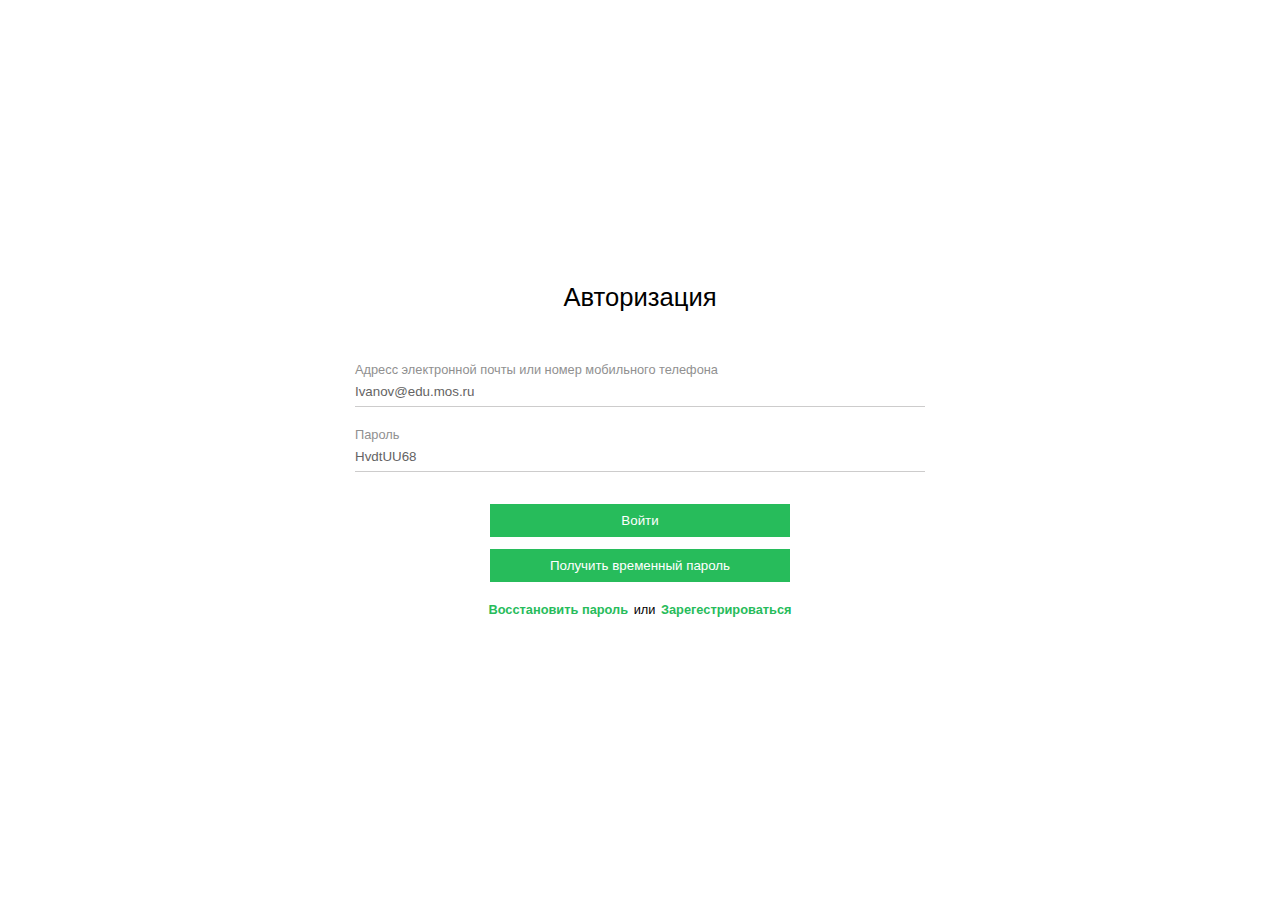
==== index.html @ cde8a144 "Add files via upload" ====
<!DOCTYPE html>
<html lang="ru">
<head>
  <meta charset="UTF-8">
  <meta http-equiv="X-UA-Compatible" content="IE=edge">
  <meta name="viewport" content="width=device-width, initial-scale=1.0">
  <link rel="stylesheet" href="style.css">
  <title>Вход</title>
</head>
<body>
  <form action="#" method="get" class="form">
    <h2 class="default-title">Авторизация</h2>
    <label for="email" class="default-label">  
      Адресс электронной почты или номер мобильного телефона
    </label>
    <input id="email" type="email" class="default-input" placeholder="Ivanov@edu.mos.ru" required>
   
    <label for="password" class="default-label"> 
      Пароль
    </label>
    <input id="password" type="password" class="default-input" placeholder="HvdtUU68" required>
    <button class="default-btn" type="submit">Войти</button>
    <button class="default-btn" type="button">Получить временный пароль</button>
    <p class="default-links">
      <a href="#" class="default-link">Восстановить пароль</a>
      или
      <a href="registration.html" class="default-link">Зарегестрироваться</a>
    </p>
  </form>
</body>
</html>
---- style.css ----
*{
	padding: 0;
	margin: 0;
	border: 0;
}
*,*:before,*:after{
	-moz-box-sizing: border-box;
	-webkit-box-sizing: border-box;
	box-sizing: border-box;
}
:focus,:active{outline: none;}
a:focus,a:active{outline: none;}

html,body{
	height: 100%;
	width: 100%;
  font-family: 'Segoe UI', Tahoma, Geneva, Verdana, sans-serif;
}

input,button,textarea{font-family:inherit;}

input::-ms-clear{display: none;}
button{cursor: pointer;}
button::-moz-focus-inner {padding:0;border:0;}
ul li{list-style: none;}
/* img{vertical-align: top;} */

h1,h2,h3,h4,h5,h6{font-size:inherit;font-weight: 400;}

.form {
  position: absolute;
  top: 50%;
  left: 50%;
  transform: translate(-50%, -50%);
  width: 100%;
  max-width: 600px;
  padding: 0 15px;
  display: flex;
  flex-direction: column;
  align-items: center;
}

.default-title {
  font-size: 1.6em;
  font-weight: 500;
  margin: 0 auto 50px;
}

.default-label {
  font-size: 0.8em;
  color: #909090;
  text-align: start;
  width: 100%;
}

.default-input {
  width: 100%;
  border-bottom: 1px solid #cdcccc;
  margin-bottom: 20px;
  padding: 7px 0;
}

.default-input::placeholder {
  color: #646363;
  font-size: 1em;
}

.default-btn {
  max-width: 300px;
  width: 100%;
  background-color: #27bc5b;
  color: #ffffff;
  padding: 9px;
  margin-top: 12px;
  margin: 12px auto 0;
}

.default-btn:hover {
  background-color: #909090;
}

.default-links {
  font-size: 0.8em;
  margin-top: 20px;
}

.default-link {
  padding: 0 2px;
  color: #27bc5b;
  font-weight: 600;
  text-decoration: none;
  margin: 0 auto;
}

.default-link:hover {
  color: #909090;
}

.registration {
  position: absolute;
  top: 50%;
  left: 50%;
  transform: translate(-50%, -50%);
  display: grid;
  grid-template-columns: repeat(2, 1fr);
  gap: 10px;
}

.default-mark {
  color: #27bc5b;
}

.grid-col {
  grid-column: 1/3;
  margin-top: 0;
}

.registration__label {
  width: 100%;
}

.registration__link {
  font-size: 0.8em;
}

@media (max-width: 426px) {
  .registration {
    grid-template-columns: 1fr;
    width: 100%;
    position: static;
    transform: translate(0, 0);
    padding: 20px;
  }

  .grid-col {
    grid-column: 1/1;
  }
}
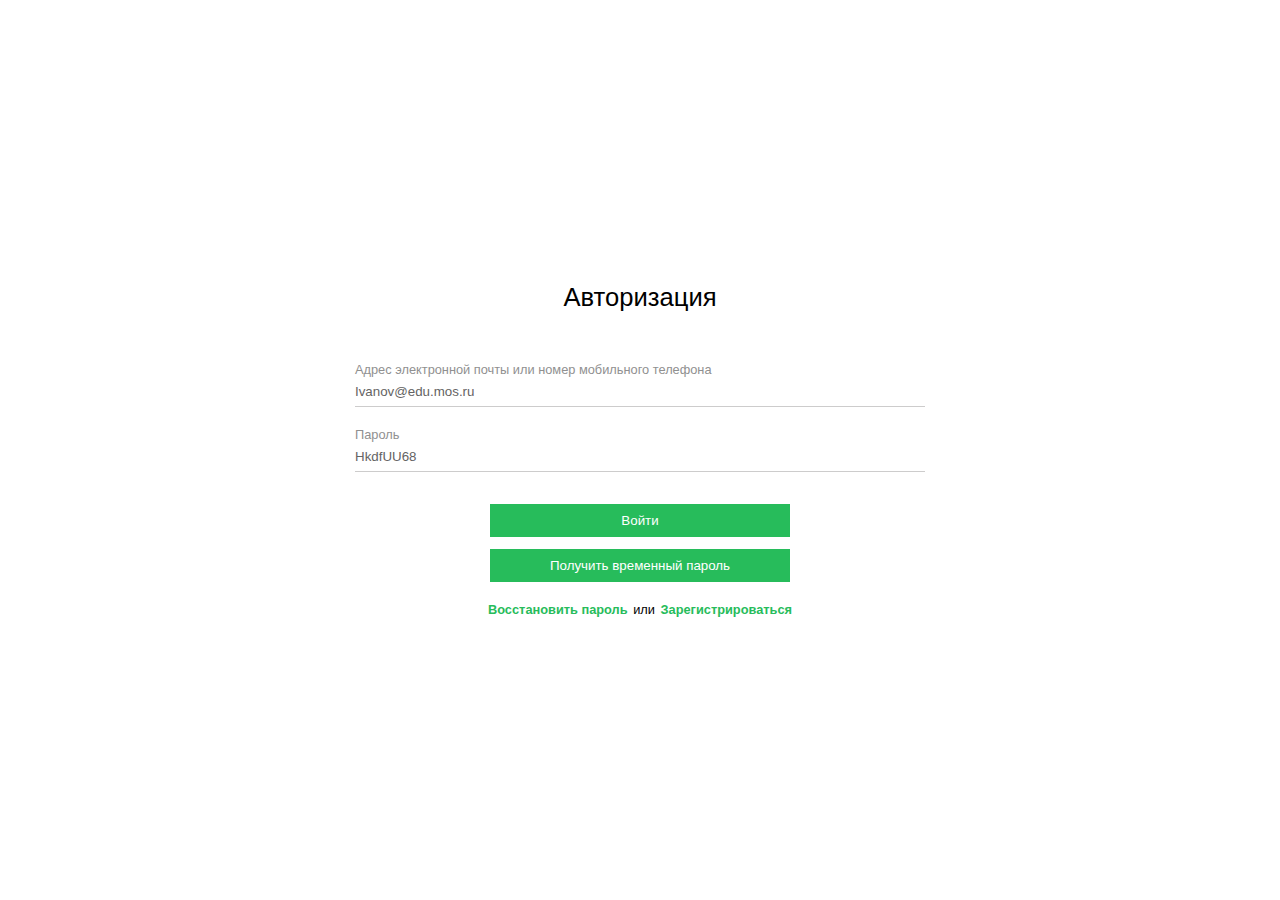
==== commit b66f9b22: "Add files via upload" ====
--- a/index.html
+++ b/index.html
@@ -11,20 +11,20 @@
   <form action="#" method="get" class="form">
     <h2 class="default-title">Авторизация</h2>
     <label for="email" class="default-label">  
-      Адресс электронной почты или номер мобильного телефона
+      Адрес электронной почты или номер мобильного телефона
     </label>
     <input id="email" type="email" class="default-input" placeholder="Ivanov@edu.mos.ru" required>
    
     <label for="password" class="default-label"> 
       Пароль
     </label>
-    <input id="password" type="password" class="default-input" placeholder="HvdtUU68" required>
+    <input id="password" type="password" class="default-input" placeholder="HkdfUU68" required>
     <button class="default-btn" type="submit">Войти</button>
     <button class="default-btn" type="button">Получить временный пароль</button>
     <p class="default-links">
       <a href="#" class="default-link">Восстановить пароль</a>
       или
-      <a href="registration.html" class="default-link">Зарегестрироваться</a>
+      <a href="registration.html" class="default-link">Зарегистрироваться</a>
     </p>
   </form>
 </body>
--- a/style.css
+++ b/style.css
@@ -58,6 +58,7 @@
   border-bottom: 1px solid #cdcccc;
   margin-bottom: 20px;
   padding: 7px 0;
+  border-radius: 0;
 }
 
 .default-input::placeholder {
@@ -80,6 +81,9 @@
 }
 
 .default-links {
+  white-space: nowrap;
+  width: 100%;
+  text-align: center;
   font-size: 0.8em;
   margin-top: 20px;
 }
@@ -104,6 +108,9 @@
   display: grid;
   grid-template-columns: repeat(2, 1fr);
   gap: 10px;
+  width: 100%;
+  max-width: 600px;
+  padding: 0 15px;
 }
 
 .default-mark {
@@ -123,6 +130,12 @@
   font-size: 0.8em;
 }
 
+@media (max-width: 768px) {
+  .registration {
+    padding: 50px;
+  }
+}
+
 @media (max-width: 426px) {
   .registration {
     grid-template-columns: 1fr;
@@ -135,4 +148,8 @@
   .grid-col {
     grid-column: 1/1;
   }
+
+  .default-title {
+    margin-bottom: 30px;
+  }
 }